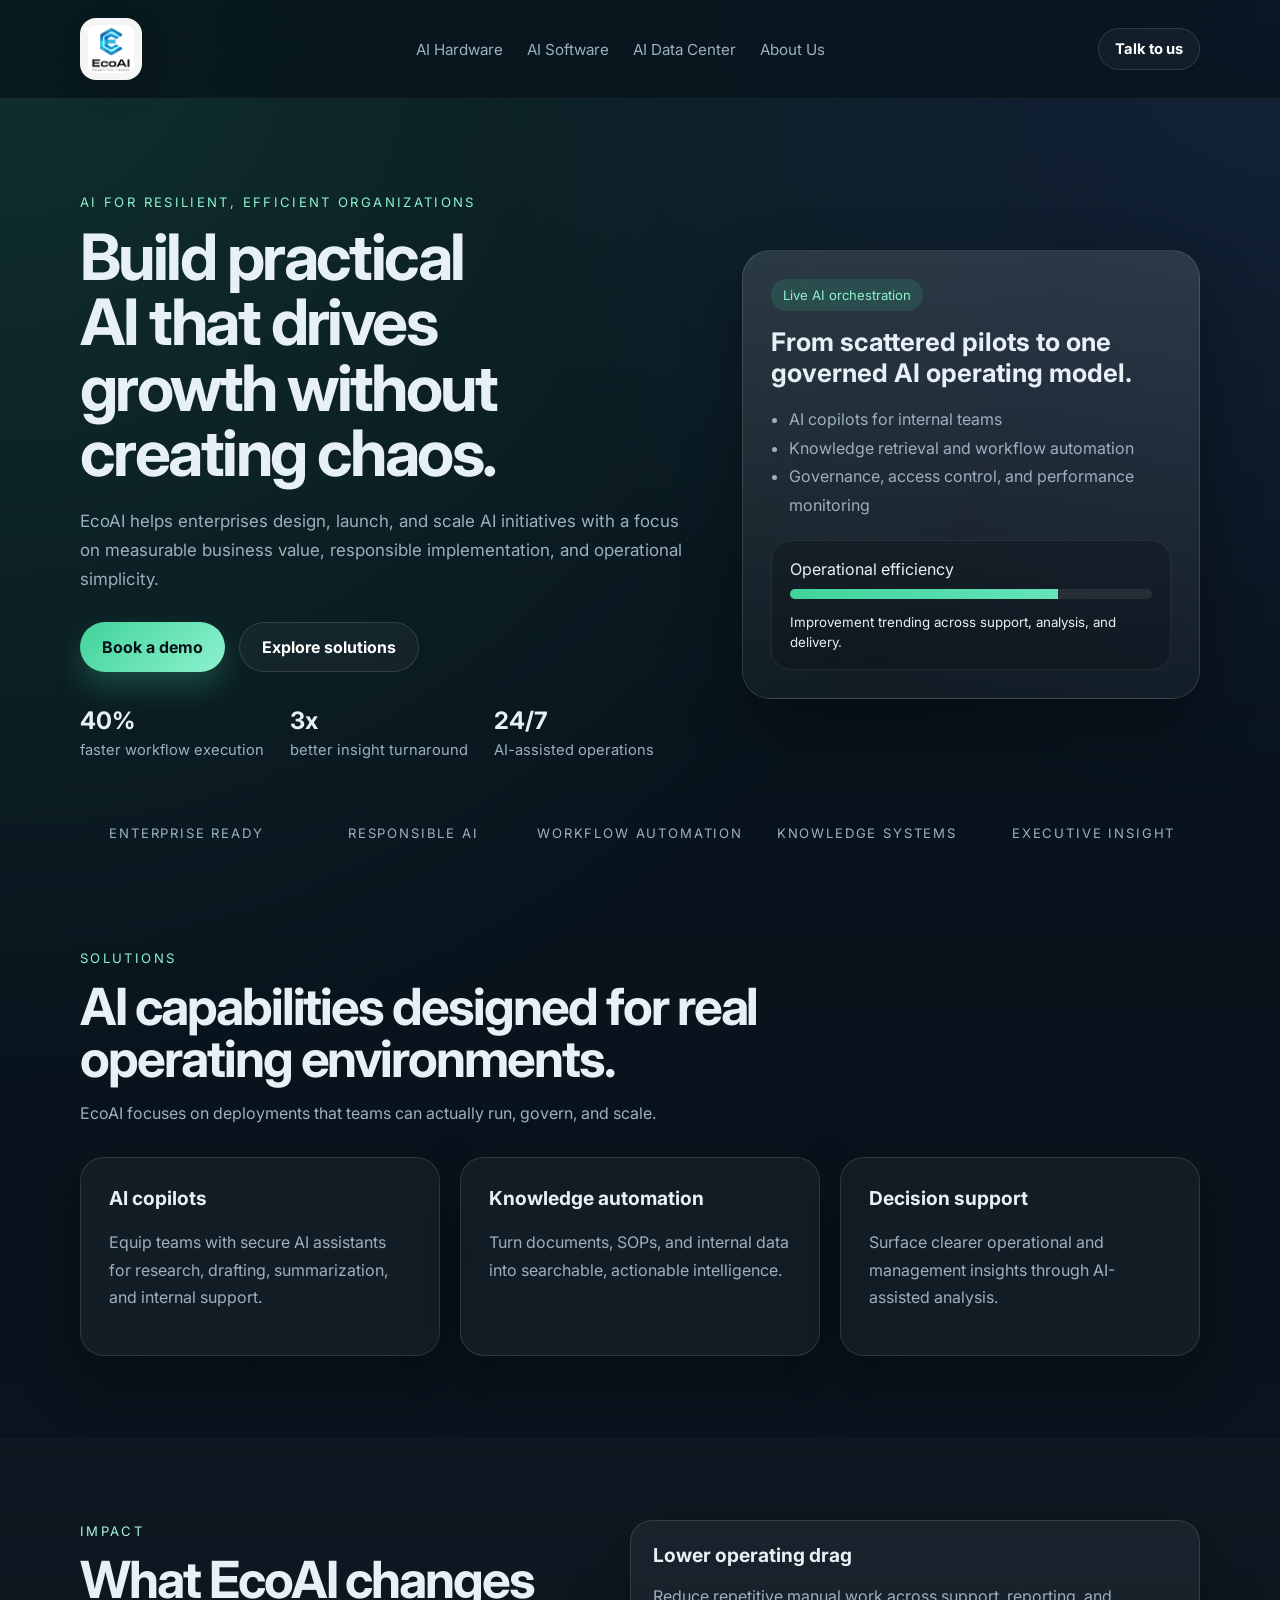
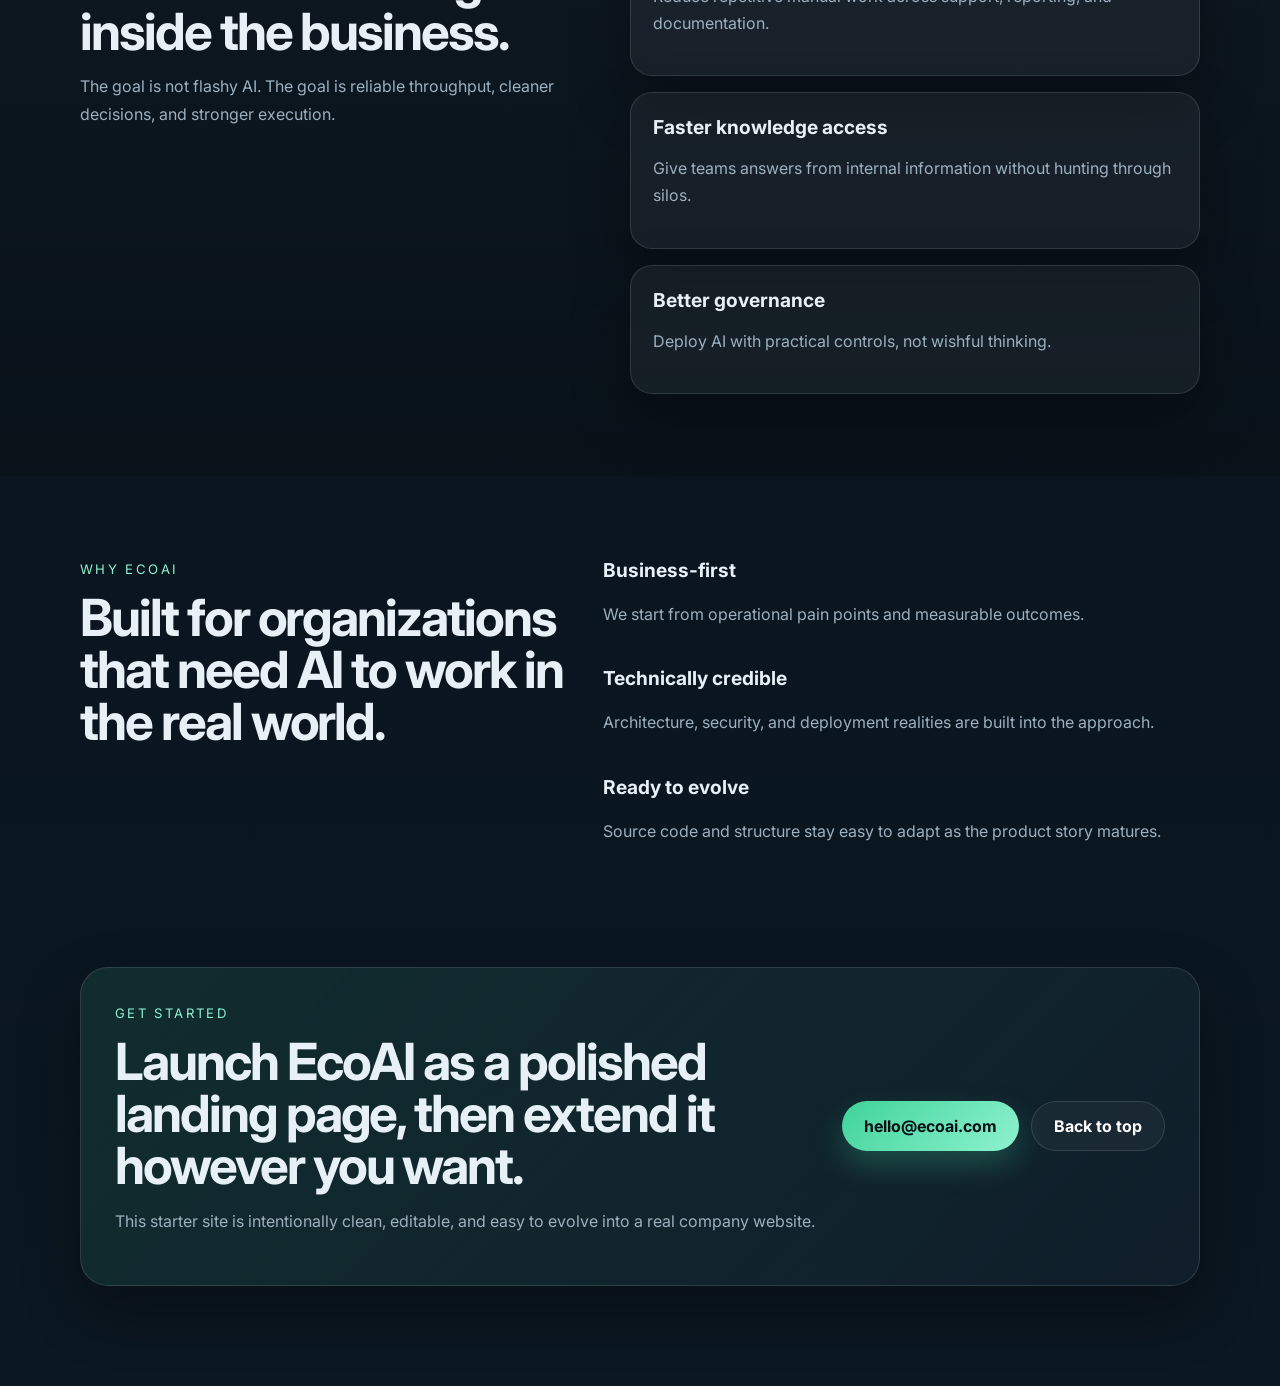
==== index.html @ cff6b066 "Prepare EcoAI website for public review" ====
<!DOCTYPE html>
<html lang="en">
  <head>
    <meta charset="UTF-8" />
    <meta name="viewport" content="width=device-width, initial-scale=1.0" />
    <title>EcoAI — Sustainable Intelligence for Business</title>
    <meta
      name="description"
      content="EcoAI helps organizations adopt AI responsibly with practical automation, analytics, and sustainable digital transformation."
    />
    <link rel="preconnect" href="https://fonts.googleapis.com" />
    <link rel="preconnect" href="https://fonts.gstatic.com" crossorigin />
    <link
      href="https://fonts.googleapis.com/css2?family=Inter:wght@400;500;600;700;800&display=swap"
      rel="stylesheet"
    />
    <link rel="stylesheet" href="styles.css" />
  </head>
  <body>
    <div class="site-shell">
      <header class="topbar">
        <div class="container nav">
          <a class="brand" href="#hero" aria-label="EcoAI home">
            <img class="brand-logo" src="assets/ecoai-logo.jpg" alt="EcoAI logo" />
          </a>

          <nav class="nav-links">
            <a href="#hardware">AI Hardware</a>
            <a href="#software">AI Software</a>
            <a href="#datacenter">AI Data Center</a>
            <a href="#about">About Us</a>
          </nav>

          <a class="btn btn-small btn-ghost" href="#contact">Talk to us</a>
        </div>
      </header>

      <main>
        <section class="hero" id="hero">
          <div class="container hero-grid">
            <div class="hero-copy">
              <span class="eyebrow">AI for resilient, efficient organizations</span>
              <h1>Build practical AI that drives growth without creating chaos.</h1>
              <p class="hero-text">
                EcoAI helps enterprises design, launch, and scale AI initiatives with a focus on
                measurable business value, responsible implementation, and operational simplicity.
              </p>

              <div class="hero-actions">
                <a class="btn btn-primary" href="#contact">Book a demo</a>
                <a class="btn btn-secondary" href="#solutions">Explore solutions</a>
              </div>

              <div class="hero-metrics">
                <div>
                  <strong>40%</strong>
                  <span>faster workflow execution</span>
                </div>
                <div>
                  <strong>3x</strong>
                  <span>better insight turnaround</span>
                </div>
                <div>
                  <strong>24/7</strong>
                  <span>AI-assisted operations</span>
                </div>
              </div>
            </div>

            <div class="hero-card-wrap">
              <div class="hero-card glass">
                <div class="card-pill">Live AI orchestration</div>
                <h3>From scattered pilots to one governed AI operating model.</h3>
                <ul>
                  <li>AI copilots for internal teams</li>
                  <li>Knowledge retrieval and workflow automation</li>
                  <li>Governance, access control, and performance monitoring</li>
                </ul>
                <div class="mini-panel">
                  <span>Operational efficiency</span>
                  <div class="progress"><i></i></div>
                  <small>Improvement trending across support, analysis, and delivery.</small>
                </div>
              </div>
            </div>
          </div>
        </section>

        <section class="logo-strip">
          <div class="container logo-list">
            <span>ENTERPRISE READY</span>
            <span>RESPONSIBLE AI</span>
            <span>WORKFLOW AUTOMATION</span>
            <span>KNOWLEDGE SYSTEMS</span>
            <span>EXECUTIVE INSIGHT</span>
          </div>
        </section>

        <section class="section" id="hardware">
          <div class="container">
            <div class="section-head">
              <span class="eyebrow">Solutions</span>
              <h2>AI capabilities designed for real operating environments.</h2>
              <p>
                EcoAI focuses on deployments that teams can actually run, govern, and scale.
              </p>
            </div>

            <div class="cards three-up">
              <article class="info-card">
                <h3>AI copilots</h3>
                <p>
                  Equip teams with secure AI assistants for research, drafting, summarization, and
                  internal support.
                </p>
              </article>
              <article class="info-card">
                <h3>Knowledge automation</h3>
                <p>
                  Turn documents, SOPs, and internal data into searchable, actionable intelligence.
                </p>
              </article>
              <article class="info-card">
                <h3>Decision support</h3>
                <p>
                  Surface clearer operational and management insights through AI-assisted analysis.
                </p>
              </article>
            </div>
          </div>
        </section>

        <section class="section dark-section" id="software">
          <div class="container impact-grid">
            <div>
              <span class="eyebrow light">Impact</span>
              <h2>What EcoAI changes inside the business.</h2>
              <p>
                The goal is not flashy AI. The goal is reliable throughput, cleaner decisions, and
                stronger execution.
              </p>
            </div>

            <div class="impact-cards">
              <div class="impact-card">
                <strong>Lower operating drag</strong>
                <p>Reduce repetitive manual work across support, reporting, and documentation.</p>
              </div>
              <div class="impact-card">
                <strong>Faster knowledge access</strong>
                <p>Give teams answers from internal information without hunting through silos.</p>
              </div>
              <div class="impact-card">
                <strong>Better governance</strong>
                <p>Deploy AI with practical controls, not wishful thinking.</p>
              </div>
            </div>
          </div>
        </section>

        <section class="section" id="datacenter">
          <div class="container two-col">
            <div>
              <span class="eyebrow">Why EcoAI</span>
              <h2>Built for organizations that need AI to work in the real world.</h2>
            </div>
            <div class="bullets">
              <div>
                <h3>Business-first</h3>
                <p>We start from operational pain points and measurable outcomes.</p>
              </div>
              <div>
                <h3>Technically credible</h3>
                <p>Architecture, security, and deployment realities are built into the approach.</p>
              </div>
              <div>
                <h3>Ready to evolve</h3>
                <p>Source code and structure stay easy to adapt as the product story matures.</p>
              </div>
            </div>
          </div>
        </section>

        <section class="section cta-section" id="about">
          <div class="container cta-box">
            <div>
              <span class="eyebrow">Get started</span>
              <h2>Launch EcoAI as a polished landing page, then extend it however you want.</h2>
              <p>
                This starter site is intentionally clean, editable, and easy to evolve into a real
                company website.
              </p>
            </div>
            <div class="cta-actions">
              <a class="btn btn-primary" href="mailto:hello@ecoai.com">hello@ecoai.com</a>
              <a class="btn btn-secondary" href="#hero">Back to top</a>
            </div>
          </div>
        </section>
      </main>
    </div>
  </body>
</html>
---- styles.css ----
:root {
  --bg: #07111a;
  --panel: rgba(255, 255, 255, 0.08);
  --panel-solid: #0f1c28;
  --text: #e8f0f7;
  --muted: #9db0bf;
  --line: rgba(255, 255, 255, 0.12);
  --accent: #40d39a;
  --accent-2: #8ef2cf;
  --white: #ffffff;
  --dark: #07111a;
  --shadow: 0 24px 60px rgba(0, 0, 0, 0.32);
}

* {
  box-sizing: border-box;
}

html {
  scroll-behavior: smooth;
}

body {
  margin: 0;
  font-family: 'Inter', sans-serif;
  background:
    radial-gradient(circle at top left, rgba(64, 211, 154, 0.16), transparent 34%),
    radial-gradient(circle at top right, rgba(97, 147, 255, 0.14), transparent 25%),
    linear-gradient(180deg, #07111a 0%, #0b1721 100%);
  color: var(--text);
}

.container {
  width: min(1120px, calc(100% - 48px));
  margin: 0 auto;
}

.topbar {
  position: sticky;
  top: 0;
  z-index: 20;
  backdrop-filter: blur(18px);
  background: rgba(7, 17, 26, 0.65);
  border-bottom: 1px solid rgba(255, 255, 255, 0.06);
}

.nav {
  display: flex;
  align-items: center;
  justify-content: space-between;
  gap: 24px;
  padding: 18px 0;
}

.brand {
  display: inline-flex;
  align-items: center;
  justify-content: center;
  color: var(--white);
  text-decoration: none;
}

.brand-logo {
  width: 62px;
  height: 62px;
  object-fit: contain;
  padding: 6px;
  border-radius: 16px;
  background: rgba(255,255,255,0.96);
  border: 1px solid rgba(255,255,255,0.18);
  box-shadow: 0 10px 28px rgba(0, 0, 0, 0.22);
}

.nav-links {
  display: flex;
  gap: 24px;
}

.nav-links a,
.btn {
  text-decoration: none;
}

.nav-links a {
  color: var(--muted);
  font-size: 0.95rem;
}

.nav-links a:hover {
  color: var(--white);
}

.btn {
  display: inline-flex;
  align-items: center;
  justify-content: center;
  border-radius: 999px;
  padding: 14px 22px;
  font-weight: 700;
  transition: 0.2s ease;
}

.btn:hover {
  transform: translateY(-1px);
}

.btn-small {
  padding: 11px 16px;
  font-size: 0.92rem;
}

.btn-primary {
  background: linear-gradient(135deg, var(--accent), var(--accent-2));
  color: #041016;
  box-shadow: 0 14px 30px rgba(64, 211, 154, 0.25);
}

.btn-secondary,
.btn-ghost {
  color: var(--white);
  border: 1px solid var(--line);
  background: rgba(255, 255, 255, 0.04);
}

.hero {
  padding: 92px 0 56px;
}

.hero-grid {
  display: grid;
  grid-template-columns: 1.15fr 0.85fr;
  gap: 42px;
  align-items: center;
}

.eyebrow {
  display: inline-block;
  margin-bottom: 14px;
  font-size: 0.82rem;
  text-transform: uppercase;
  letter-spacing: 0.18em;
  color: var(--accent-2);
}

.eyebrow.light {
  color: #a9f7de;
}

.hero h1,
.section-head h2,
.two-col h2,
.cta-box h2,
.impact-grid h2 {
  margin: 0;
  line-height: 1.02;
  letter-spacing: -0.04em;
}

.hero h1 {
  font-size: clamp(2.8rem, 5vw, 5.4rem);
  max-width: 10ch;
}

.hero-text,
.section-head p,
.impact-grid p,
.cta-box p,
.info-card p,
.bullets p,
.impact-card p {
  color: var(--muted);
  line-height: 1.7;
}

.hero-text {
  max-width: 58ch;
  margin: 22px 0 0;
  font-size: 1.06rem;
}

.hero-actions {
  display: flex;
  gap: 14px;
  margin-top: 28px;
  flex-wrap: wrap;
}

.hero-metrics {
  display: flex;
  flex-wrap: wrap;
  gap: 26px;
  margin-top: 34px;
}

.hero-metrics div {
  display: grid;
  gap: 6px;
}

.hero-metrics strong {
  font-size: 1.5rem;
}

.hero-metrics span {
  color: var(--muted);
  font-size: 0.92rem;
}

.glass,
.info-card,
.impact-card,
.cta-box {
  border: 1px solid var(--line);
  box-shadow: var(--shadow);
}

.hero-card {
  padding: 28px;
  border-radius: 28px;
  background: linear-gradient(180deg, rgba(255,255,255,0.12), rgba(255,255,255,0.04));
}

.card-pill {
  display: inline-flex;
  border-radius: 999px;
  background: rgba(64, 211, 154, 0.14);
  color: var(--accent-2);
  padding: 8px 12px;
  font-size: 0.82rem;
  margin-bottom: 16px;
}

.hero-card h3 {
  font-size: 1.6rem;
  margin: 0 0 16px;
  line-height: 1.2;
}

.hero-card ul {
  padding-left: 18px;
  color: var(--muted);
  line-height: 1.8;
}

.mini-panel {
  margin-top: 20px;
  padding: 18px;
  border-radius: 20px;
  background: rgba(0, 0, 0, 0.18);
  border: 1px solid rgba(255, 255, 255, 0.08);
}

.progress {
  width: 100%;
  height: 10px;
  border-radius: 999px;
  background: rgba(255,255,255,0.08);
  margin: 10px 0 12px;
  overflow: hidden;
}

.progress i {
  display: block;
  width: 74%;
  height: 100%;
  background: linear-gradient(90deg, var(--accent), #66e3ba);
}

.logo-strip {
  padding: 10px 0 24px;
}

.logo-list {
  display: grid;
  grid-template-columns: repeat(5, 1fr);
  gap: 14px;
  color: var(--muted);
  font-size: 0.82rem;
  text-align: center;
  letter-spacing: 0.14em;
}

.section {
  padding: 82px 0;
}

.section-head {
  max-width: 760px;
  margin-bottom: 30px;
}

.section-head h2,
.two-col h2,
.cta-box h2,
.impact-grid h2 {
  font-size: clamp(2rem, 4vw, 3.4rem);
}

.cards.three-up {
  display: grid;
  grid-template-columns: repeat(3, 1fr);
  gap: 20px;
}

.info-card {
  padding: 28px;
  border-radius: 24px;
  background: rgba(255,255,255,0.04);
}

.info-card h3,
.bullets h3,
.impact-card strong {
  margin-top: 0;
  font-size: 1.2rem;
}

.dark-section {
  background: linear-gradient(180deg, rgba(255,255,255,0.02), rgba(0,0,0,0.16));
}

.impact-grid {
  display: grid;
  grid-template-columns: 0.95fr 1.05fr;
  gap: 34px;
}

.impact-cards {
  display: grid;
  gap: 16px;
}

.impact-card {
  padding: 22px;
  border-radius: 22px;
  background: rgba(255,255,255,0.05);
}

.two-col {
  display: grid;
  grid-template-columns: 0.9fr 1.1fr;
  gap: 34px;
}

.bullets {
  display: grid;
  gap: 22px;
}

.cta-section {
  padding-top: 24px;
  padding-bottom: 100px;
}

.cta-box {
  padding: 34px;
  border-radius: 28px;
  background: linear-gradient(135deg, rgba(64, 211, 154, 0.12), rgba(17, 31, 44, 0.92));
  display: grid;
  grid-template-columns: 1fr auto;
  gap: 24px;
  align-items: center;
}

.cta-actions {
  display: flex;
  gap: 12px;
  flex-wrap: wrap;
}

@media (max-width: 960px) {
  .hero-grid,
  .impact-grid,
  .two-col,
  .cta-box,
  .cards.three-up,
  .logo-list {
    grid-template-columns: 1fr;
  }

  .nav-links {
    display: none;
  }

  .hero {
    padding-top: 64px;
  }
}

@media (max-width: 640px) {
  .container {
    width: min(100% - 28px, 1120px);
  }

  .hero h1 {
    max-width: none;
  }

  .hero-actions,
  .cta-actions {
    flex-direction: column;
  }

  .btn {
    width: 100%;
  }
}
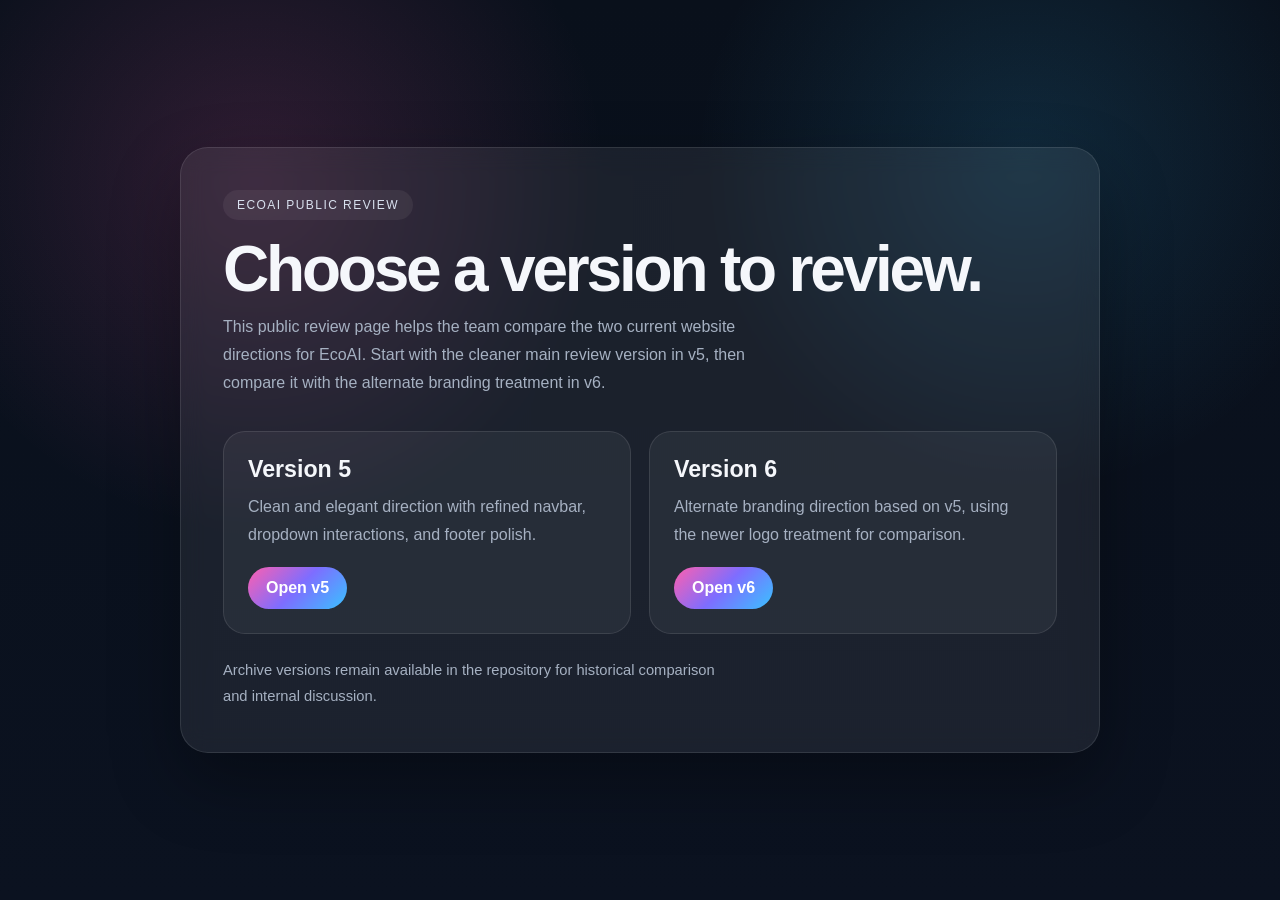
==== commit 6b8f3d1d: "Add public review landing page for v5 and v6" ====
--- a/index.html
+++ b/index.html
@@ -3,201 +3,145 @@
   <head>
     <meta charset="UTF-8" />
     <meta name="viewport" content="width=device-width, initial-scale=1.0" />
-    <title>EcoAI — Sustainable Intelligence for Business</title>
-    <meta
-      name="description"
-      content="EcoAI helps organizations adopt AI responsibly with practical automation, analytics, and sustainable digital transformation."
-    />
-    <link rel="preconnect" href="https://fonts.googleapis.com" />
-    <link rel="preconnect" href="https://fonts.gstatic.com" crossorigin />
-    <link
-      href="https://fonts.googleapis.com/css2?family=Inter:wght@400;500;600;700;800&display=swap"
-      rel="stylesheet"
-    />
-    <link rel="stylesheet" href="styles.css" />
+    <title>EcoAI Public Review</title>
+    <meta name="description" content="Public review landing page for EcoAI website concepts." />
+    <style>
+      :root {
+        --bg: #0b1220;
+        --panel: rgba(255,255,255,0.07);
+        --line: rgba(255,255,255,0.10);
+        --text: #f5f7fb;
+        --muted: #a6b1c2;
+        --pink: #ff5fae;
+        --violet: #7e6dff;
+        --cyan: #39c2ff;
+      }
+      * { box-sizing: border-box; }
+      body {
+        margin: 0;
+        font-family: Inter, Arial, sans-serif;
+        color: var(--text);
+        background:
+          radial-gradient(circle at 20% 20%, rgba(255,95,174,0.16), transparent 28%),
+          radial-gradient(circle at 80% 18%, rgba(57,194,255,0.14), transparent 26%),
+          linear-gradient(180deg, #09101b 0%, #0b1220 100%);
+        min-height: 100vh;
+        display: grid;
+        place-items: center;
+        padding: 24px;
+      }
+      .wrap {
+        width: min(920px, 100%);
+        background: var(--panel);
+        border: 1px solid var(--line);
+        border-radius: 28px;
+        padding: 42px;
+        box-shadow: 0 28px 70px rgba(0,0,0,0.32);
+        backdrop-filter: blur(12px);
+      }
+      .eyebrow {
+        display: inline-block;
+        padding: 8px 14px;
+        border-radius: 999px;
+        background: rgba(255,255,255,0.06);
+        color: #d9e1ef;
+        font-size: 12px;
+        letter-spacing: 0.12em;
+        text-transform: uppercase;
+      }
+      h1 {
+        margin: 18px 0 12px;
+        font-size: clamp(2.4rem, 5vw, 4.4rem);
+        line-height: 0.98;
+        letter-spacing: -0.05em;
+      }
+      p {
+        margin: 0;
+        color: var(--muted);
+        line-height: 1.75;
+        max-width: 62ch;
+      }
+      .cards {
+        display: grid;
+        grid-template-columns: repeat(2, 1fr);
+        gap: 18px;
+        margin-top: 34px;
+      }
+      .card {
+        background: rgba(255,255,255,0.05);
+        border: 1px solid var(--line);
+        border-radius: 22px;
+        padding: 24px;
+      }
+      .card h2 {
+        margin: 0 0 10px;
+        font-size: 1.45rem;
+      }
+      .card p {
+        margin-bottom: 18px;
+      }
+      .actions {
+        display: flex;
+        gap: 12px;
+        flex-wrap: wrap;
+      }
+      .btn {
+        display: inline-flex;
+        align-items: center;
+        justify-content: center;
+        padding: 12px 18px;
+        border-radius: 999px;
+        text-decoration: none;
+        font-weight: 700;
+      }
+      .btn-primary {
+        background: linear-gradient(135deg, var(--pink), var(--violet), var(--cyan));
+        color: white;
+      }
+      .btn-secondary {
+        color: var(--text);
+        border: 1px solid var(--line);
+        background: rgba(255,255,255,0.04);
+      }
+      .footnote {
+        margin-top: 24px;
+        font-size: 0.92rem;
+        color: var(--muted);
+      }
+      @media (max-width: 760px) {
+        .wrap { padding: 26px; }
+        .cards { grid-template-columns: 1fr; }
+      }
+    </style>
   </head>
   <body>
-    <div class="site-shell">
-      <header class="topbar">
-        <div class="container nav">
-          <a class="brand" href="#hero" aria-label="EcoAI home">
-            <img class="brand-logo" src="assets/ecoai-logo.jpg" alt="EcoAI logo" />
-          </a>
+    <main class="wrap">
+      <span class="eyebrow">EcoAI Public Review</span>
+      <h1>Choose a version to review.</h1>
+      <p>
+        This public review page helps the team compare the two current website directions for EcoAI.
+        Start with the cleaner main review version in v5, then compare it with the alternate branding treatment in v6.
+      </p>
 
-          <nav class="nav-links">
-            <a href="#hardware">AI Hardware</a>
-            <a href="#software">AI Software</a>
-            <a href="#datacenter">AI Data Center</a>
-            <a href="#about">About Us</a>
-          </nav>
+      <section class="cards">
+        <article class="card">
+          <h2>Version 5</h2>
+          <p>Clean and elegant direction with refined navbar, dropdown interactions, and footer polish.</p>
+          <div class="actions">
+            <a class="btn btn-primary" href="./v5/">Open v5</a>
+          </div>
+        </article>
 
-          <a class="btn btn-small btn-ghost" href="#contact">Talk to us</a>
-        </div>
-      </header>
+        <article class="card">
+          <h2>Version 6</h2>
+          <p>Alternate branding direction based on v5, using the newer logo treatment for comparison.</p>
+          <div class="actions">
+            <a class="btn btn-primary" href="./v6/">Open v6</a>
+          </div>
+        </article>
+      </section>
 
-      <main>
-        <section class="hero" id="hero">
-          <div class="container hero-grid">
-            <div class="hero-copy">
-              <span class="eyebrow">AI for resilient, efficient organizations</span>
-              <h1>Build practical AI that drives growth without creating chaos.</h1>
-              <p class="hero-text">
-                EcoAI helps enterprises design, launch, and scale AI initiatives with a focus on
-                measurable business value, responsible implementation, and operational simplicity.
-              </p>
-
-              <div class="hero-actions">
-                <a class="btn btn-primary" href="#contact">Book a demo</a>
-                <a class="btn btn-secondary" href="#solutions">Explore solutions</a>
-              </div>
-
-              <div class="hero-metrics">
-                <div>
-                  <strong>40%</strong>
-                  <span>faster workflow execution</span>
-                </div>
-                <div>
-                  <strong>3x</strong>
-                  <span>better insight turnaround</span>
-                </div>
-                <div>
-                  <strong>24/7</strong>
-                  <span>AI-assisted operations</span>
-                </div>
-              </div>
-            </div>
-
-            <div class="hero-card-wrap">
-              <div class="hero-card glass">
-                <div class="card-pill">Live AI orchestration</div>
-                <h3>From scattered pilots to one governed AI operating model.</h3>
-                <ul>
-                  <li>AI copilots for internal teams</li>
-                  <li>Knowledge retrieval and workflow automation</li>
-                  <li>Governance, access control, and performance monitoring</li>
-                </ul>
-                <div class="mini-panel">
-                  <span>Operational efficiency</span>
-                  <div class="progress"><i></i></div>
-                  <small>Improvement trending across support, analysis, and delivery.</small>
-                </div>
-              </div>
-            </div>
-          </div>
-        </section>
-
-        <section class="logo-strip">
-          <div class="container logo-list">
-            <span>ENTERPRISE READY</span>
-            <span>RESPONSIBLE AI</span>
-            <span>WORKFLOW AUTOMATION</span>
-            <span>KNOWLEDGE SYSTEMS</span>
-            <span>EXECUTIVE INSIGHT</span>
-          </div>
-        </section>
-
-        <section class="section" id="hardware">
-          <div class="container">
-            <div class="section-head">
-              <span class="eyebrow">Solutions</span>
-              <h2>AI capabilities designed for real operating environments.</h2>
-              <p>
-                EcoAI focuses on deployments that teams can actually run, govern, and scale.
-              </p>
-            </div>
-
-            <div class="cards three-up">
-              <article class="info-card">
-                <h3>AI copilots</h3>
-                <p>
-                  Equip teams with secure AI assistants for research, drafting, summarization, and
-                  internal support.
-                </p>
-              </article>
-              <article class="info-card">
-                <h3>Knowledge automation</h3>
-                <p>
-                  Turn documents, SOPs, and internal data into searchable, actionable intelligence.
-                </p>
-              </article>
-              <article class="info-card">
-                <h3>Decision support</h3>
-                <p>
-                  Surface clearer operational and management insights through AI-assisted analysis.
-                </p>
-              </article>
-            </div>
-          </div>
-        </section>
-
-        <section class="section dark-section" id="software">
-          <div class="container impact-grid">
-            <div>
-              <span class="eyebrow light">Impact</span>
-              <h2>What EcoAI changes inside the business.</h2>
-              <p>
-                The goal is not flashy AI. The goal is reliable throughput, cleaner decisions, and
-                stronger execution.
-              </p>
-            </div>
-
-            <div class="impact-cards">
-              <div class="impact-card">
-                <strong>Lower operating drag</strong>
-                <p>Reduce repetitive manual work across support, reporting, and documentation.</p>
-              </div>
-              <div class="impact-card">
-                <strong>Faster knowledge access</strong>
-                <p>Give teams answers from internal information without hunting through silos.</p>
-              </div>
-              <div class="impact-card">
-                <strong>Better governance</strong>
-                <p>Deploy AI with practical controls, not wishful thinking.</p>
-              </div>
-            </div>
-          </div>
-        </section>
-
-        <section class="section" id="datacenter">
-          <div class="container two-col">
-            <div>
-              <span class="eyebrow">Why EcoAI</span>
-              <h2>Built for organizations that need AI to work in the real world.</h2>
-            </div>
-            <div class="bullets">
-              <div>
-                <h3>Business-first</h3>
-                <p>We start from operational pain points and measurable outcomes.</p>
-              </div>
-              <div>
-                <h3>Technically credible</h3>
-                <p>Architecture, security, and deployment realities are built into the approach.</p>
-              </div>
-              <div>
-                <h3>Ready to evolve</h3>
-                <p>Source code and structure stay easy to adapt as the product story matures.</p>
-              </div>
-            </div>
-          </div>
-        </section>
-
-        <section class="section cta-section" id="about">
-          <div class="container cta-box">
-            <div>
-              <span class="eyebrow">Get started</span>
-              <h2>Launch EcoAI as a polished landing page, then extend it however you want.</h2>
-              <p>
-                This starter site is intentionally clean, editable, and easy to evolve into a real
-                company website.
-              </p>
-            </div>
-            <div class="cta-actions">
-              <a class="btn btn-primary" href="mailto:hello@ecoai.com">hello@ecoai.com</a>
-              <a class="btn btn-secondary" href="#hero">Back to top</a>
-            </div>
-          </div>
-        </section>
-      </main>
-    </div>
+      <p class="footnote">Archive versions remain available in the repository for historical comparison and internal discussion.</p>
+    </main>
   </body>
 </html>
